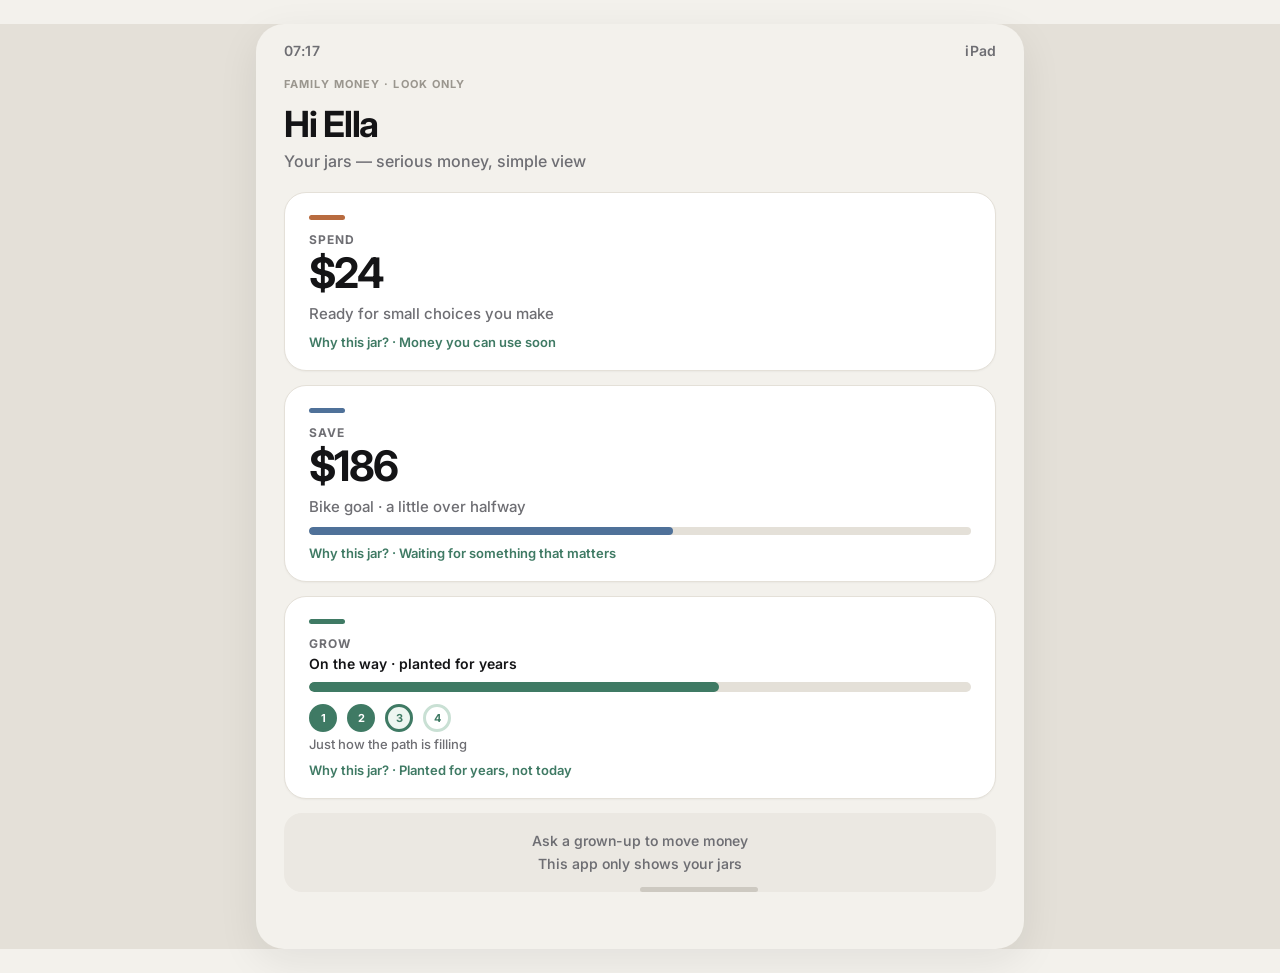
==== ella/index.html @ dfe7f3a9 "Add separate Ella and Luca Family Money pages. Each bookmark shows only that child's jars, with samp" ====
<!DOCTYPE html>
<html lang="en">
<head>
  <meta charset="utf-8" />
  <meta name="viewport" content="width=device-width, initial-scale=1, viewport-fit=cover" />
  <meta name="apple-mobile-web-app-capable" content="yes" />
  <meta name="apple-mobile-web-app-status-bar-style" content="default" />
  <meta name="apple-mobile-web-app-title" content="Ella" />
  <meta name="theme-color" content="#F3F1EC" />
  <title>Ella · Family Money</title>
  <link rel="stylesheet" href="../styles.css" />
</head>
<body>
  <div id="app"></div>
  <script id="kid-data" type="application/json">
{
  "name": "Ella",
  "spend": {
    "balance": 24,
    "blurb": "Ready for small choices you make",
    "why": "Money you can use soon",
    "tip": "Spend is for things you choose soon — still look first, then ask a grown-up to move money.",
    "whyBody": [
      "This jar is for near-term choices.",
      "A grown-up moves money when you’re ready."
    ],
    "month": [
      { "text": "− $12 · Book at the fair", "mute": false },
      { "text": "+ $10 · From Save (grown-up)", "mute": false },
      { "text": "Still ready for small choices", "mute": true }
    ],
    "monthStory": {
      "in": { "amount": 10, "blurb": "From chores share" },
      "outLabel": "Used from Spend",
      "out": { "amount": 12, "blurb": "A book at the fair" },
      "note": "Spend is for soon. Ask a grown-up before anything moves.",
      "tip": "Watching what came in helps you see patterns — not to worry, just to notice."
    }
  },
  "save": {
    "balance": 186,
    "goalLabel": "Bike",
    "goalCurrent": 186,
    "goalTarget": 340,
    "blurbHome": "Bike goal · a little over halfway",
    "blurbDetail": "Bike · about halfway there",
    "why": "Waiting for something that matters",
    "tip": "Saving is choosing “later” on purpose — so the bike (or whatever you pick) can wait for you.",
    "whyBody": [
      "This jar does not buy things today.",
      "It holds money for a goal you care about."
    ],
    "month": [
      { "text": "+ $20 · Birthday from Grandma", "mute": false },
      { "text": "+ $8 · Chores", "mute": false },
      { "text": "Nothing left this jar this month", "mute": true }
    ],
    "monthStory": {
      "in": { "amount": 48, "blurb": "Gifts and chores" },
      "outLabel": "Went to Spend",
      "out": { "amount": 12, "blurb": "A book at the fair" },
      "note": "Most new money went to Save and Grow. Steady is a good story.",
      "tip": "Watching what came in helps you see patterns — not to worry, just to notice."
    }
  },
  "grow": {
    "pathPct": 62,
    "rings": ["on", "on", "mid", ""],
    "label": "On the way · planted for years",
    "sub": "Just how the path is filling",
    "why": "Planted for years, not today",
    "tip": "Grow money is meant to sit a long time so it can get stronger. We show the path, not a big dollar total.",
    "college": { "pct": 70, "rings": ["on", "on", "mid", ""], "sub": "Growing for college", "path": "Path filling" },
    "later": { "pct": 38, "rings": ["on", "mid", "", ""], "sub": "Getting ready for grown-up you", "path": "On the way" }
  }
}
  </script>
  <script src="../app.js"></script>
</body>
</html>
---- styles.css ----
@import url("https://fonts.googleapis.com/css2?family=Inter:opsz,wght@14..32,400;14..32,500;14..32,600;14..32,700&display=swap");

* { box-sizing: border-box; margin: 0; padding: 0; }
html, body {
  min-height: 100%;
  font-family: Inter, -apple-system, BlinkMacSystemFont, "Segoe UI", sans-serif;
  background: #F3F1EC;
  color: #141416;
  -webkit-font-smoothing: antialiased;
  -webkit-tap-highlight-color: transparent;
}
body { padding: env(safe-area-inset-top) env(safe-area-inset-right) env(safe-area-inset-bottom) env(safe-area-inset-left); }
.phone {
  width: 100%;
  max-width: 768px;
  min-height: 100dvh;
  margin: 0 auto;
  padding: 18px 28px 36px;
  display: flex;
  flex-direction: column;
  position: relative;
}
.status {
  display: flex; justify-content: space-between; align-items: center;
  font-size: 14px; font-weight: 600; color: #6E6E73;
  margin-bottom: 18px; letter-spacing: 0.01em;
}
.chips { display: flex; gap: 10px; margin-bottom: 18px; flex-wrap: wrap; }
.chip {
  min-height: 44px; padding: 0 18px; border-radius: 999px;
  border: 1px solid #D9D5CE; background: #fff;
  font-size: 14px; font-weight: 600; color: #141416;
  display: inline-flex; align-items: center; justify-content: center;
  cursor: pointer; font-family: inherit;
}
.chip.on { background: #141416; border-color: #141416; color: #F3F1EC; }
.chip.static { cursor: default; }
.chip.soft {
  background: #EEF6F1; border-color: #C9E0D4; color: #2F6B54;
  font-weight: 550; font-size: 13px;
}
.chip.soft.on { background: #2F6B54; border-color: #2F6B54; color: #F7FAF8; }
h1 {
  font-size: clamp(28px, 4.5vw, 36px); font-weight: 700; letter-spacing: -0.035em;
  line-height: 1.1; margin-bottom: 6px;
}
.sub {
  font-size: 16px; font-weight: 500; color: #6E6E73;
  margin-bottom: 20px; line-height: 1.35;
}
.card {
  background: #fff;
  border: 1px solid #E4E0D8;
  border-radius: 22px;
  padding: 22px 24px 20px;
  box-shadow: 0 1px 2px rgba(20,20,22,0.04);
  margin-bottom: 14px;
}
.card.tap { cursor: pointer; transition: transform 0.12s ease, box-shadow 0.12s ease; }
.card.tap:active { transform: scale(0.985); }
.card.soft { background: #EBE8E2; border-color: transparent; box-shadow: none; }
.card.tip {
  background: #F7FAF8;
  border-color: #D5E6DC;
  padding: 14px 18px;
  margin-bottom: 14px;
}
.tick { width: 36px; height: 5px; border-radius: 3px; margin-bottom: 12px; }
.tick.spend { background: #B86B3F; }
.tick.save { background: #4F7199; }
.tick.grow { background: #3F7A64; }
.jar-name {
  font-size: 12px; font-weight: 700; letter-spacing: 0.08em;
  text-transform: uppercase; color: #6E6E73; margin-bottom: 4px;
}
.amount {
  font-size: clamp(36px, 6vw, 42px); font-weight: 700; letter-spacing: -0.04em;
  line-height: 1.05; margin-bottom: 8px;
}
.amount.lg { font-size: clamp(48px, 8vw, 56px); }
.blurb { font-size: 15px; font-weight: 500; color: #6E6E73; line-height: 1.4; }
.tip-line {
  font-size: 14px; font-weight: 550; color: #2F6B54; line-height: 1.4;
}
.tip-line span { color: #6E6E73; font-weight: 500; }
.footer-note {
  margin-top: auto; background: #EBE8E2; border-radius: 18px;
  padding: 18px 20px; text-align: center;
}
.footer-note p {
  font-size: 14px; font-weight: 550; color: #6E6E73; line-height: 1.4;
}
.footer-note p + p { margin-top: 3px; }
.back {
  font-size: 15px; font-weight: 600; color: #6E6E73; margin-bottom: 20px;
  background: none; border: none; cursor: pointer; font-family: inherit;
  padding: 8px 0; min-height: 44px; text-align: left;
}
.home-bar {
  position: sticky; left: 50%; bottom: 8px; align-self: center;
  width: 118px; height: 5px; border-radius: 3px; background: #CDC9C1;
  margin-top: 16px; flex-shrink: 0;
}
.row {
  display: flex; justify-content: space-between; align-items: center;
  padding: 16px 0; border-top: 1px solid #EEEAE3;
  font-size: 16px; font-weight: 600;
}
.row:first-of-type { border-top: none; padding-top: 4px; }
.row .mute { color: #6E6E73; font-weight: 500; font-size: 14px; }
.section-label {
  font-size: 12px; font-weight: 700; letter-spacing: 0.08em;
  text-transform: uppercase; color: #6E6E73; margin: 20px 0 10px;
}
.top-row {
  display: flex; justify-content: space-between; align-items: center; margin-bottom: 6px;
}
.progress-track {
  height: 10px; border-radius: 999px; background: #E4E0D8; overflow: hidden; margin: 10px 0 6px;
}
.progress-fill {
  height: 100%; border-radius: 999px; background: #3F7A64;
}
.progress-fill.later { background: #5A9A82; }
.progress-fill.college { background: #3F7A64; }
.milestone-row {
  display: flex; gap: 10px; margin: 12px 0 4px;
}
.ring {
  width: 28px; height: 28px; border-radius: 50%;
  border: 3px solid #C9E0D4; background: #fff;
  display: flex; align-items: center; justify-content: center;
  font-size: 11px; font-weight: 700; color: #3F7A64;
}
.ring.on { background: #3F7A64; border-color: #3F7A64; color: #fff; }
.ring.mid { border-color: #3F7A64; background: #EEF6F1; }
.progress-label {
  font-size: 14px; font-weight: 600; color: #141416; margin-top: 2px;
}
.progress-sub { font-size: 13px; font-weight: 500; color: #6E6E73; }
.goal-bar {
  height: 8px; border-radius: 999px; background: #E4E0D8; overflow: hidden; margin-top: 10px;
}
.goal-fill { height: 100%; background: #4F7199; border-radius: 999px; }
.why {
  display: inline-flex; align-items: center; gap: 6px;
  margin-top: 10px; font-size: 13px; font-weight: 600; color: #3F7A64;
}
.brand {
  font-size: 11px; font-weight: 700; letter-spacing: 0.1em;
  text-transform: uppercase; color: #9A968E; margin-bottom: 14px;
}
button.card {
  text-align: left; width: 100%; font-family: inherit; color: inherit;
}
@media (min-width: 769px) {
  body { background: #E4E0D8; }
  .phone {
    margin-top: 24px; margin-bottom: 24px;
    min-height: calc(100dvh - 48px);
    border-radius: 28px;
    background: #F3F1EC;
    box-shadow: 0 12px 40px rgba(20,20,22,0.08);
  }
}
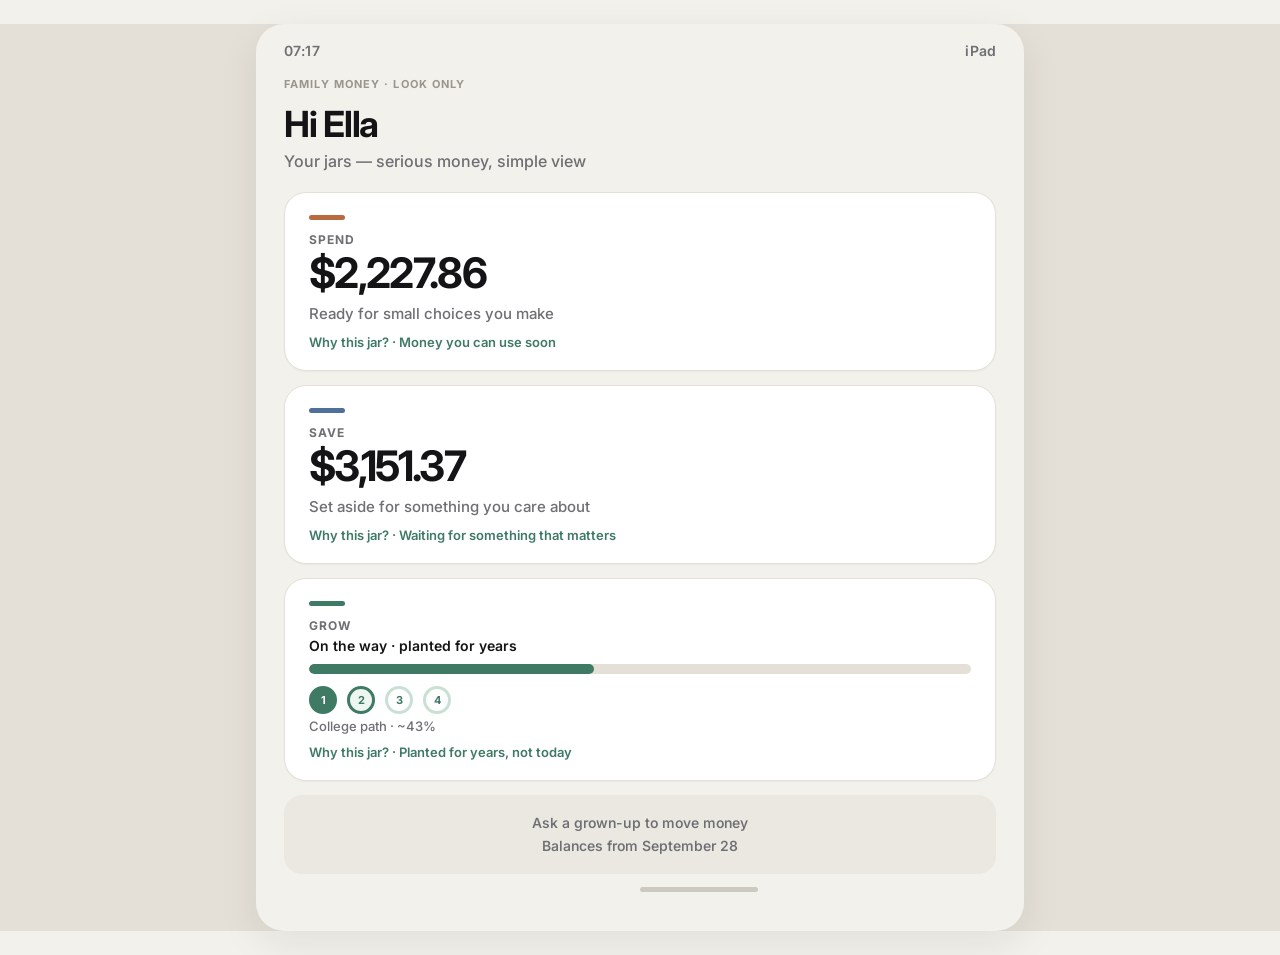
==== commit e61a2da8: "Show September 28 Monarch balances on each kid page. Spend and Save use the live cents. College stay" ====
--- a/ella/index.html
+++ b/ella/index.html
@@ -16,62 +16,44 @@
 {
   "name": "Ella",
   "spend": {
-    "balance": 24,
+    "balance": 2227.86,
     "blurb": "Ready for small choices you make",
     "why": "Money you can use soon",
     "tip": "Spend is for things you choose soon — still look first, then ask a grown-up to move money.",
     "whyBody": [
       "This jar is for near-term choices.",
       "A grown-up moves money when you’re ready."
-    ],
-    "month": [
-      { "text": "− $12 · Book at the fair", "mute": false },
-      { "text": "+ $10 · From Save (grown-up)", "mute": false },
-      { "text": "Still ready for small choices", "mute": true }
-    ],
-    "monthStory": {
-      "in": { "amount": 10, "blurb": "From chores share" },
-      "outLabel": "Used from Spend",
-      "out": { "amount": 12, "blurb": "A book at the fair" },
-      "note": "Spend is for soon. Ask a grown-up before anything moves.",
-      "tip": "Watching what came in helps you see patterns — not to worry, just to notice."
-    }
+    ]
   },
   "save": {
-    "balance": 186,
-    "goalLabel": "Bike",
-    "goalCurrent": 186,
-    "goalTarget": 340,
-    "blurbHome": "Bike goal · a little over halfway",
-    "blurbDetail": "Bike · about halfway there",
+    "balance": 3151.37,
+    "blurbHome": "Set aside for something you care about",
+    "blurbDetail": "Waiting for something that matters",
     "why": "Waiting for something that matters",
-    "tip": "Saving is choosing “later” on purpose — so the bike (or whatever you pick) can wait for you.",
+    "tip": "Saving is choosing “later” on purpose — so a goal you care about can wait for you.",
     "whyBody": [
       "This jar does not buy things today.",
       "It holds money for a goal you care about."
-    ],
-    "month": [
-      { "text": "+ $20 · Birthday from Grandma", "mute": false },
-      { "text": "+ $8 · Chores", "mute": false },
-      { "text": "Nothing left this jar this month", "mute": true }
-    ],
-    "monthStory": {
-      "in": { "amount": 48, "blurb": "Gifts and chores" },
-      "outLabel": "Went to Spend",
-      "out": { "amount": 12, "blurb": "A book at the fair" },
-      "note": "Most new money went to Save and Grow. Steady is a good story.",
-      "tip": "Watching what came in helps you see patterns — not to worry, just to notice."
-    }
+    ]
   },
   "grow": {
-    "pathPct": 62,
-    "rings": ["on", "on", "mid", ""],
+    "pathPct": 43,
+    "rings": ["on", "mid", "", ""],
     "label": "On the way · planted for years",
-    "sub": "Just how the path is filling",
+    "sub": "College path · ~43%",
     "why": "Planted for years, not today",
     "tip": "Grow money is meant to sit a long time so it can get stronger. We show the path, not a big dollar total.",
-    "college": { "pct": 70, "rings": ["on", "on", "mid", ""], "sub": "Growing for college", "path": "Path filling" },
-    "later": { "pct": 38, "rings": ["on", "mid", "", ""], "sub": "Getting ready for grown-up you", "path": "On the way" }
+    "college": {
+      "pct": 43,
+      "rings": ["on", "mid", "", ""],
+      "sub": "Growing for college",
+      "path": "on the way"
+    },
+    "later": {
+      "rings": ["mid", "", "", ""],
+      "sub": "Getting ready for grown-up you",
+      "path": "On the way"
+    }
   }
 }
   </script>
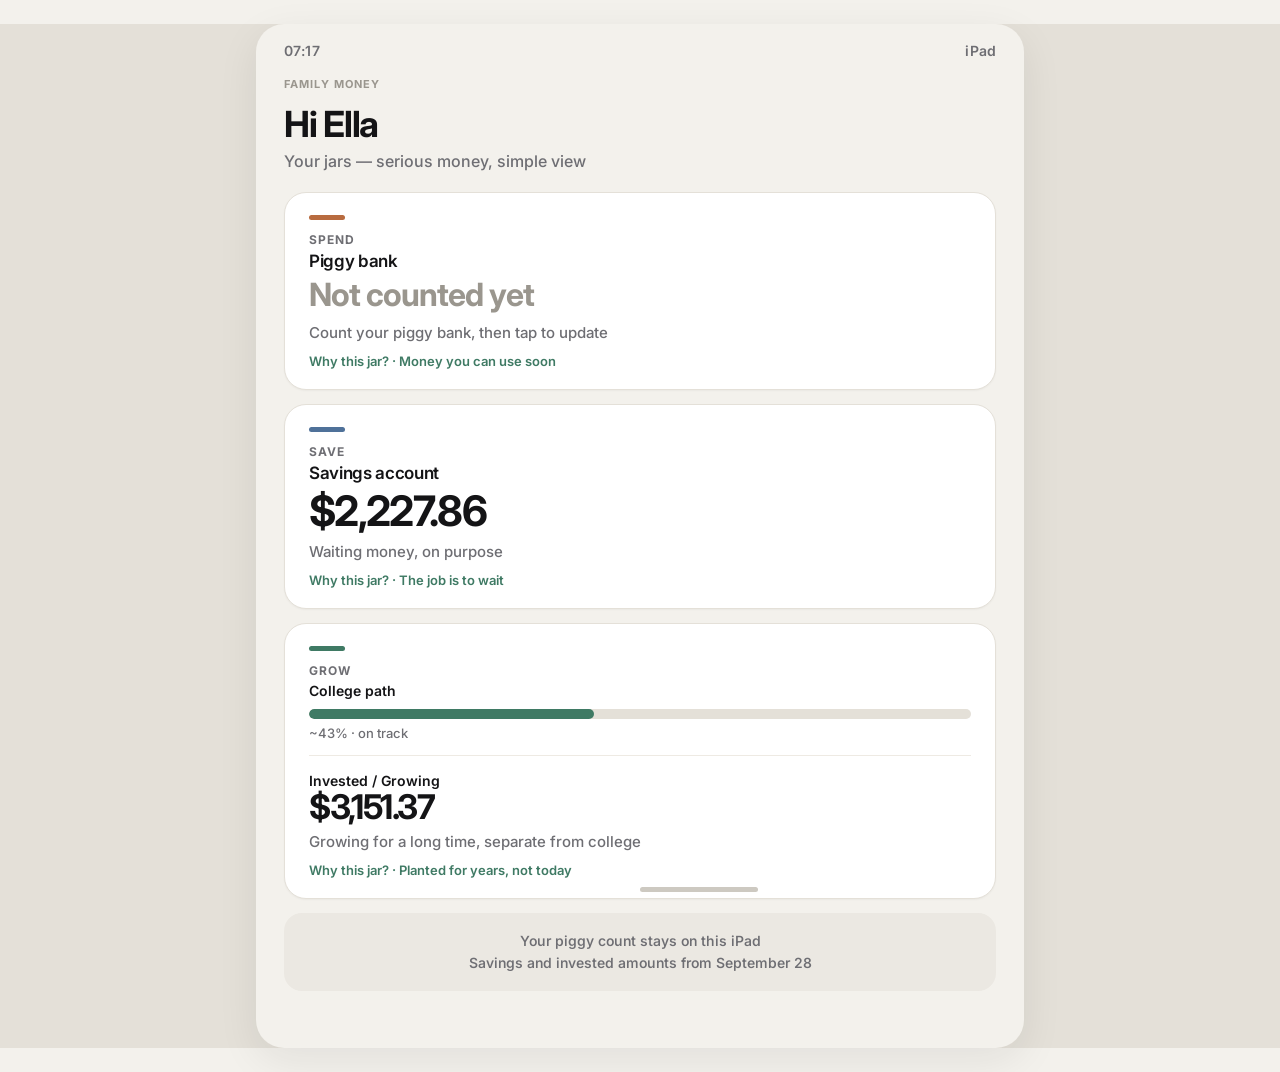
==== commit 480f20eb: "Let kids count a piggy bank and move brokerage into Grow. Spend is cash at home, saved per child on " ====
--- a/ella/index.html
+++ b/ella/index.html
@@ -14,45 +14,46 @@
   <div id="app"></div>
   <script id="kid-data" type="application/json">
 {
+  "id": "ella",
   "name": "Ella",
   "spend": {
-    "balance": 2227.86,
-    "blurb": "Ready for small choices you make",
+    "blurb": "Cash at home, for soon",
+    "emptyHint": "Count your piggy bank, then tap to update",
+    "prompt": "How much is in your piggy?",
     "why": "Money you can use soon",
-    "tip": "Spend is for things you choose soon — still look first, then ask a grown-up to move money.",
+    "tip": "Your piggy bank is for money you use soon. Count the cash, then update the total.",
     "whyBody": [
-      "This jar is for near-term choices.",
-      "A grown-up moves money when you’re ready."
+      "This is cash you keep at home.",
+      "You count it. It’s for choices you make soon."
     ]
   },
   "save": {
-    "balance": 3151.37,
-    "blurbHome": "Set aside for something you care about",
-    "blurbDetail": "Waiting for something that matters",
-    "why": "Waiting for something that matters",
-    "tip": "Saving is choosing “later” on purpose — so a goal you care about can wait for you.",
+    "balance": 2227.86,
+    "blurbHome": "Waiting money, on purpose",
+    "blurbDetail": "Your savings account holds money that waits",
+    "why": "The job is to wait",
+    "tip": "Your savings account’s job is to wait. Waiting isn’t a punishment — this money sits until later.",
     "whyBody": [
-      "This jar does not buy things today.",
-      "It holds money for a goal you care about."
+      "This number is your savings account. You can trust it.",
+      "It does not buy things today."
     ]
   },
   "grow": {
-    "pathPct": 43,
-    "rings": ["on", "mid", "", ""],
-    "label": "On the way · planted for years",
-    "sub": "College path · ~43%",
     "why": "Planted for years, not today",
-    "tip": "Grow money is meant to sit a long time so it can get stronger. We show the path, not a big dollar total.",
+    "tip": "Invested money and college both grow for a long time. Grown-ups help with college. Trust the path — this isn’t a contest.",
+    "whyBody": [
+      "This jar is for long grow, not today.",
+      "You watch the college path and the invested money. Grown-ups help with college."
+    ],
+    "brokerage": {
+      "balance": 3151.37,
+      "blurb": "Growing for a long time, separate from college"
+    },
     "college": {
       "pct": 43,
       "rings": ["on", "mid", "", ""],
       "sub": "Growing for college",
-      "path": "on the way"
-    },
-    "later": {
-      "rings": ["mid", "", "", ""],
-      "sub": "Getting ready for grown-up you",
-      "path": "On the way"
+      "path": "on track"
     }
   }
 }
--- a/styles.css
+++ b/styles.css
@@ -78,6 +78,58 @@
   line-height: 1.05; margin-bottom: 8px;
 }
 .amount.lg { font-size: clamp(48px, 8vw, 56px); }
+.amount.mid { font-size: clamp(28px, 5vw, 34px); margin-bottom: 6px; }
+.amount-empty {
+  font-size: clamp(26px, 4.5vw, 32px); font-weight: 700; letter-spacing: -0.03em;
+  line-height: 1.15; color: #9A968E; margin-bottom: 8px;
+}
+.role {
+  font-size: 17px; font-weight: 600; letter-spacing: -0.02em;
+  color: #141416; margin-bottom: 6px;
+}
+.counted-hint {
+  font-size: 14px; font-weight: 500; color: #6E6E73; line-height: 1.35;
+}
+.counted-block { margin: -4px 0 14px; }
+.jar-split {
+  margin-top: 14px; padding-top: 14px; border-top: 1px solid #EEEAE3;
+}
+.piggy-card { padding-bottom: 16px; }
+.piggy-label {
+  display: block; font-size: 20px; font-weight: 700; letter-spacing: -0.02em;
+  margin-bottom: 4px;
+}
+.money-field {
+  display: flex; align-items: center; gap: 8px;
+  background: #F7F5F1; border: 1.5px solid #E4E0D8; border-radius: 18px;
+  padding: 6px 16px; margin: 12px 0 14px; min-height: 76px;
+}
+.money-field:focus-within {
+  border-color: #B86B3F; background: #fff;
+  box-shadow: 0 0 0 4px rgba(184, 107, 63, 0.16);
+}
+.money-field span {
+  font-size: 32px; font-weight: 700; color: #B86B3F; letter-spacing: -0.03em;
+}
+.money-field input {
+  flex: 1; width: 100%; border: none; background: transparent;
+  font: inherit; font-size: 36px; font-weight: 700; letter-spacing: -0.03em;
+  color: #141416; min-height: 60px; padding: 0;
+}
+.money-field input:focus { outline: none; }
+.money-field input::placeholder { color: #C4C0B8; font-weight: 600; }
+.piggy-save {
+  width: 100%; min-height: 60px; border: none; border-radius: 18px;
+  background: #B86B3F; color: #fff; font: inherit; font-size: 18px; font-weight: 700;
+  cursor: pointer; letter-spacing: -0.01em;
+}
+.piggy-save:focus-visible { outline: 3px solid #141416; outline-offset: 3px; }
+.piggy-save:active { transform: scale(0.985); }
+.piggy-error {
+  font-size: 15px; font-weight: 600; color: #9A4030; line-height: 1.35;
+  margin: -4px 0 12px;
+}
+.piggy-help { text-align: center; margin-top: 10px; }
 .blurb { font-size: 15px; font-weight: 500; color: #6E6E73; line-height: 1.4; }
 .tip-line {
   font-size: 14px; font-weight: 550; color: #2F6B54; line-height: 1.4;
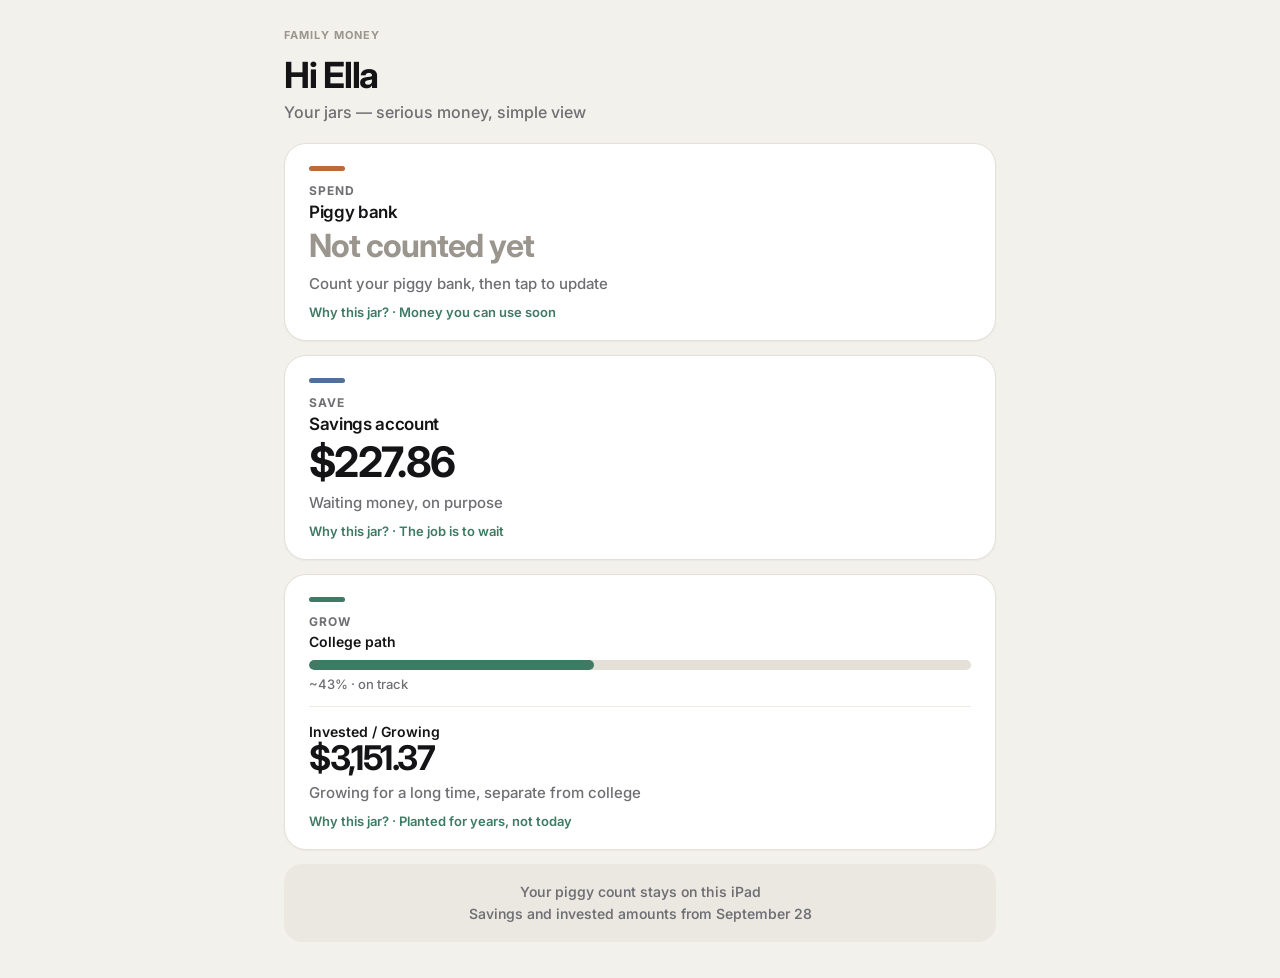
==== commit ef2166c5: "Update savings balances after the September 28 transfer. Ella’s savings account is $227.86 and Luca’" ====
--- a/ella/index.html
+++ b/ella/index.html
@@ -21,14 +21,14 @@
     "emptyHint": "Count your piggy bank, then tap to update",
     "prompt": "How much is in your piggy?",
     "why": "Money you can use soon",
-    "tip": "Your piggy bank is for money you use soon. Count the cash, then update the total.",
+    "tip": "Your piggy bank is for money you use soon. Count the cash, then slide if you want some of it to wait.",
     "whyBody": [
       "This is cash you keep at home.",
       "You count it. It’s for choices you make soon."
     ]
   },
   "save": {
-    "balance": 2227.86,
+    "balance": 227.86,
     "blurbHome": "Waiting money, on purpose",
     "blurbDetail": "Your savings account holds money that waits",
     "why": "The job is to wait",
--- a/styles.css
+++ b/styles.css
@@ -15,15 +15,10 @@
   max-width: 768px;
   min-height: 100dvh;
   margin: 0 auto;
-  padding: 18px 28px 36px;
+  padding: 28px 28px 36px;
   display: flex;
   flex-direction: column;
   position: relative;
-}
-.status {
-  display: flex; justify-content: space-between; align-items: center;
-  font-size: 14px; font-weight: 600; color: #6E6E73;
-  margin-bottom: 18px; letter-spacing: 0.01em;
 }
 .chips { display: flex; gap: 10px; margin-bottom: 18px; flex-wrap: wrap; }
 .chip {
@@ -130,6 +125,94 @@
   margin: -4px 0 12px;
 }
 .piggy-help { text-align: center; margin-top: 10px; }
+.split-readout {
+  display: grid; grid-template-columns: 1fr 1fr; gap: 12px; margin: 14px 0 6px;
+}
+.split-side {
+  background: #F7F5F1; border-radius: 16px; padding: 12px 14px 10px;
+}
+.split-amt {
+  font-size: clamp(28px, 5vw, 36px); font-weight: 700; letter-spacing: -0.04em;
+  line-height: 1.05; margin-bottom: 2px;
+}
+.split-amt.spend { color: #B86B3F; }
+.split-amt.save { color: #4F7199; }
+.split-slider {
+  position: relative; height: 56px; display: flex; align-items: center; margin: 4px 0 0;
+}
+.split-gauge {
+  position: absolute; left: 0; right: 0; top: 50%; transform: translateY(-50%);
+  height: 22px; border-radius: 999px; overflow: hidden; display: flex; pointer-events: none;
+}
+.split-gauge-spend, .split-gauge-save { flex: none; height: 100%; }
+.split-gauge-spend { background: #B86B3F; }
+.split-gauge-save { background: #4F7199; }
+.split-range {
+  -webkit-appearance: none; appearance: none;
+  position: relative; z-index: 1;
+  width: 100%; height: 56px; margin: 0; background: transparent;
+  touch-action: none; cursor: pointer;
+}
+.split-range:focus { outline: none; }
+.split-range:focus-visible { outline: 3px solid #141416; outline-offset: 4px; border-radius: 999px; }
+.split-range::-webkit-slider-runnable-track {
+  height: 22px; background: transparent; border: none;
+}
+.split-range::-webkit-slider-thumb {
+  -webkit-appearance: none; appearance: none;
+  width: 48px; height: 48px; margin-top: -13px; border-radius: 50%;
+  background: #fff; border: 3px solid #141416;
+  box-shadow: 0 2px 8px rgba(20, 20, 22, 0.18); cursor: grab;
+}
+.split-range::-moz-range-track {
+  height: 22px; background: transparent; border: none;
+}
+.split-range::-moz-range-thumb {
+  width: 48px; height: 48px; border-radius: 50%;
+  background: #fff; border: 3px solid #141416;
+  box-shadow: 0 2px 8px rgba(20, 20, 22, 0.18); cursor: grab;
+}
+.owed-ask { margin-top: 12px; }
+.owed-field span { color: #6E6E73; }
+.money-field.owed-field:focus-within {
+  border-color: #8A8175; box-shadow: 0 0 0 4px rgba(138, 129, 117, 0.18);
+}
+.owed-save, .owed-clear {
+  width: 100%; min-height: 56px; border-radius: 18px;
+  font: inherit; font-size: 18px; font-weight: 700; cursor: pointer; letter-spacing: -0.01em;
+}
+.owed-save {
+  border: none; background: #141416; color: #F3F1EC;
+}
+.owed-clear {
+  margin-top: 10px; border: 1.5px solid #D9D5CE; background: #fff; color: #141416;
+}
+.owed-save:focus-visible, .owed-clear:focus-visible { outline: 3px solid #141416; outline-offset: 3px; }
+.owed-save:active, .owed-clear:active { transform: scale(0.985); }
+.owed-ready { margin: 2px 0 8px; }
+.owed-home {
+  margin: 2px 0 8px; font-size: 16px; font-weight: 700; letter-spacing: -0.02em; color: #141416;
+}
+.split-ends {
+  display: flex; justify-content: space-between; gap: 12px;
+  font-size: 14px; font-weight: 600; color: #6E6E73; margin-top: 2px;
+}
+.split-ends span:first-child { color: #B86B3F; }
+.split-ends span:last-child { color: #4F7199; }
+.split-pair {
+  font-size: 16px; font-weight: 700; letter-spacing: -0.02em;
+  color: #141416; margin: 2px 0 8px;
+}
+.split-pair-live { text-align: center; font-size: 18px; margin: 12px 0 6px; }
+.split-mood { text-align: center; margin-bottom: 4px; }
+.intent-block { margin-top: 12px; }
+.intent-line {
+  display: flex; justify-content: space-between; align-items: baseline; gap: 12px;
+  background: #F4F7FA; border-radius: 14px; padding: 12px 14px;
+}
+.intent-label { font-size: 14px; font-weight: 700; color: #4F7199; }
+.intent-amt { font-size: 22px; font-weight: 700; letter-spacing: -0.03em; color: #141416; }
+.intent-block .counted-hint { margin-top: 8px; }
 .blurb { font-size: 15px; font-weight: 500; color: #6E6E73; line-height: 1.4; }
 .tip-line {
   font-size: 14px; font-weight: 550; color: #2F6B54; line-height: 1.4;
@@ -148,11 +231,6 @@
   background: none; border: none; cursor: pointer; font-family: inherit;
   padding: 8px 0; min-height: 44px; text-align: left;
 }
-.home-bar {
-  position: sticky; left: 50%; bottom: 8px; align-self: center;
-  width: 118px; height: 5px; border-radius: 3px; background: #CDC9C1;
-  margin-top: 16px; flex-shrink: 0;
-}
 .row {
   display: flex; justify-content: space-between; align-items: center;
   padding: 16px 0; border-top: 1px solid #EEEAE3;
@@ -205,13 +283,3 @@
 button.card {
   text-align: left; width: 100%; font-family: inherit; color: inherit;
 }
-@media (min-width: 769px) {
-  body { background: #E4E0D8; }
-  .phone {
-    margin-top: 24px; margin-bottom: 24px;
-    min-height: calc(100dvh - 48px);
-    border-radius: 28px;
-    background: #F3F1EC;
-    box-shadow: 0 12px 40px rgba(20,20,22,0.08);
-  }
-}
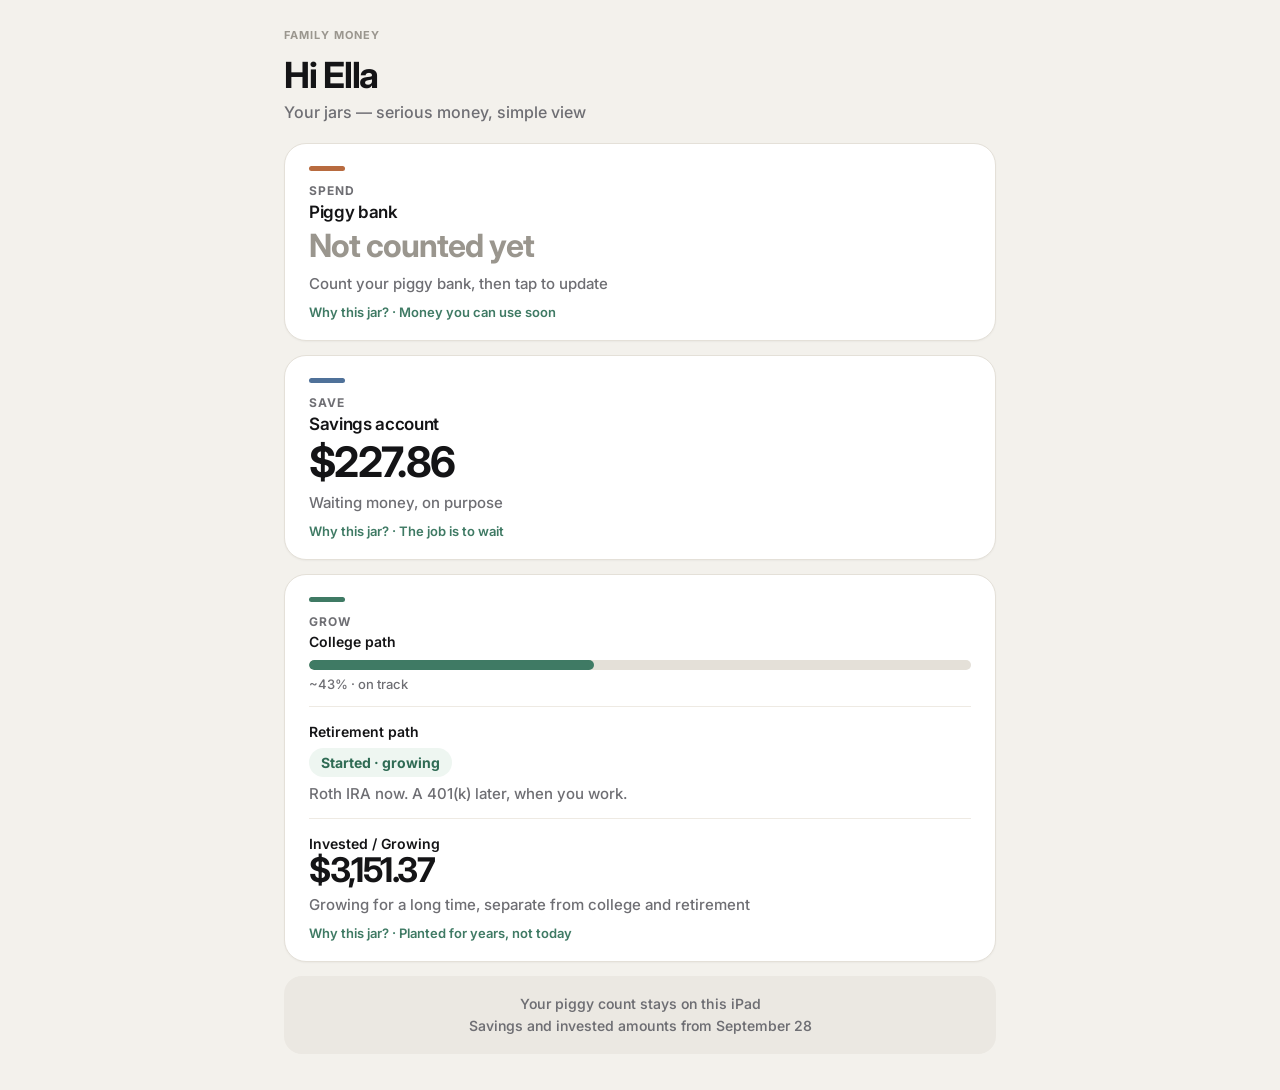
==== commit 450c3afa: "Show a retirement path inside Grow. College stays a percent, brokerage stays a dollar amount, and re" ====
--- a/ella/index.html
+++ b/ella/index.html
@@ -40,20 +40,27 @@
   },
   "grow": {
     "why": "Planted for years, not today",
-    "tip": "Invested money and college both grow for a long time. Grown-ups help with college. Trust the path — this isn’t a contest.",
+    "tip": "Long grow is college and retirement. Your Roth IRA is growing now. A 401(k) comes later, when you work. Grown-ups help. This isn’t a contest.",
     "whyBody": [
-      "This jar is for long grow, not today.",
-      "You watch the college path and the invested money. Grown-ups help with college."
+      "This jar is for a long time, not today.",
+      "College, invested money, and retirement all grow here. Grown-ups help."
     ],
     "brokerage": {
       "balance": 3151.37,
-      "blurb": "Growing for a long time, separate from college"
+      "blurb": "Growing for a long time, separate from college and retirement"
     },
     "college": {
       "pct": 43,
       "rings": ["on", "mid", "", ""],
       "sub": "Growing for college",
       "path": "on track"
+    },
+    "retirement": {
+      "label": "Retirement path",
+      "state": "Started · growing",
+      "sub": "Growing for when you’re older",
+      "home": "Roth IRA now. A 401(k) later, when you work.",
+      "blurb": "Your Roth IRA is growing now. A 401(k) is for later, when you have a job. Grown-ups help. You see the path, not a dollar total."
     }
   }
 }
--- a/styles.css
+++ b/styles.css
@@ -268,6 +268,12 @@
   font-size: 14px; font-weight: 600; color: #141416; margin-top: 2px;
 }
 .progress-sub { font-size: 13px; font-weight: 500; color: #6E6E73; }
+.grow-state {
+  display: inline-flex; align-items: center; margin: 8px 0 6px;
+  padding: 6px 12px; border-radius: 999px;
+  background: #EEF6F1; color: #2F6B54;
+  font-size: 14px; font-weight: 700;
+}
 .goal-bar {
   height: 8px; border-radius: 999px; background: #E4E0D8; overflow: hidden; margin-top: 10px;
 }
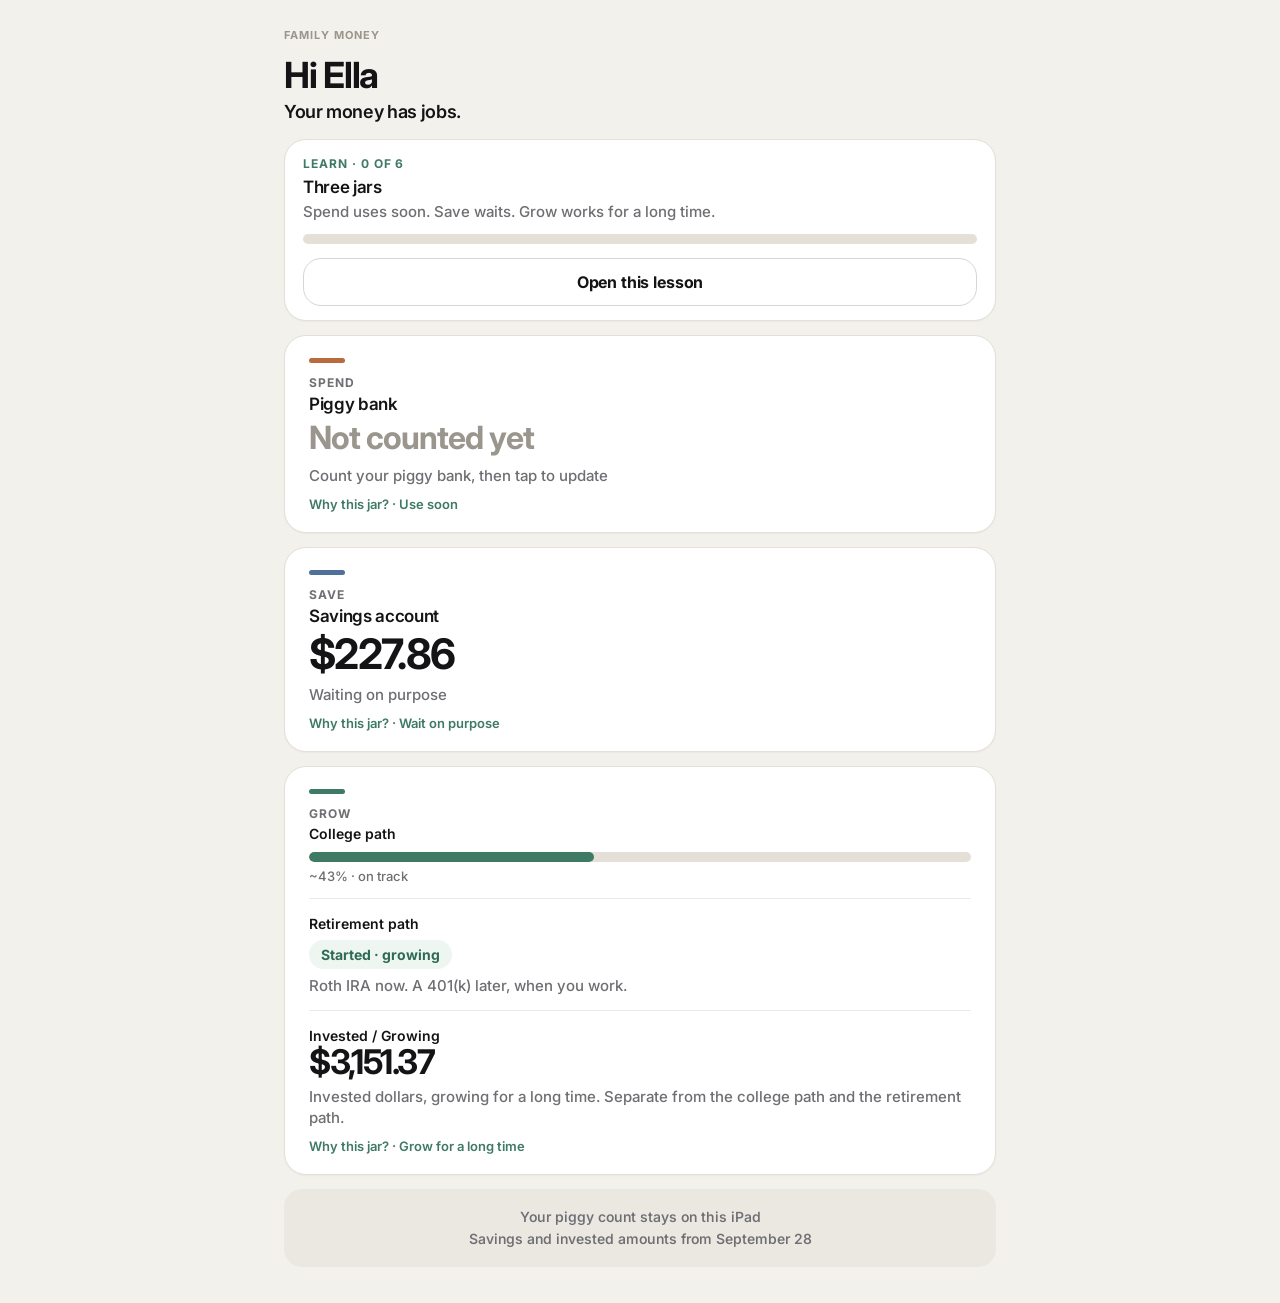
==== commit 87d2eb70: "Add a soft Phase 1 Learn path for Ella and Luca. One lesson unlocks at a time (L1–L6), with jar acti" ====
--- a/ella/index.html
+++ b/ella/index.html
@@ -20,34 +20,34 @@
     "blurb": "Cash at home, for soon",
     "emptyHint": "Count your piggy bank, then tap to update",
     "prompt": "How much is in your piggy?",
-    "why": "Money you can use soon",
-    "tip": "Your piggy bank is for money you use soon. Count the cash, then slide if you want some of it to wait.",
+    "why": "Use soon",
+    "tip": "Spend’s job is money you use soon — the cash in your piggy. Count it, then slide: brown is ready now, blue can wait. Waiting is a choice, not a punishment.",
     "whyBody": [
-      "This is cash you keep at home.",
-      "You count it. It’s for choices you make soon."
+      "This jar’s job is use soon. The number is the cash you counted at home.",
+      "It should match what you can hold. It is separate from your savings account."
     ]
   },
   "save": {
     "balance": 227.86,
-    "blurbHome": "Waiting money, on purpose",
-    "blurbDetail": "Your savings account holds money that waits",
-    "why": "The job is to wait",
-    "tip": "Your savings account’s job is to wait. Waiting isn’t a punishment — this money sits until later.",
+    "blurbHome": "Waiting on purpose",
+    "blurbDetail": "Your savings account — money that waits",
+    "why": "Wait on purpose",
+    "tip": "Save’s job is to wait for something you want later. Waiting isn’t a punishment. This number is your savings account — you can trust it. It does not buy things today.",
     "whyBody": [
-      "This number is your savings account. You can trust it.",
-      "It does not buy things today."
+      "This number is your savings account. It matches money that is waiting, not cash in your piggy.",
+      "It does not buy things today. A grown-up helps if the number should change."
     ]
   },
   "grow": {
-    "why": "Planted for years, not today",
-    "tip": "Long grow is college and retirement. Your Roth IRA is growing now. A 401(k) comes later, when you work. Grown-ups help. This isn’t a contest.",
+    "why": "Grow for a long time",
+    "tip": "Grow’s job is a long time, not today. College path is for school later — grown-ups help, and it is not only your job. Retirement path: your Roth IRA is growing now, and a 401(k) comes later, when you work. You see the paths, not those dollar totals.",
     "whyBody": [
-      "This jar is for a long time, not today.",
-      "College, invested money, and retirement all grow here. Grown-ups help."
+      "College path is for school later. Retirement path is for when you are much older. Grown-ups help with both.",
+      "We don’t compare this jar with friends or anyone else. Knowing the jobs is the idea."
     ],
     "brokerage": {
       "balance": 3151.37,
-      "blurb": "Growing for a long time, separate from college and retirement"
+      "blurb": "Invested dollars, growing for a long time. Separate from the college path and the retirement path."
     },
     "college": {
       "pct": 43,
@@ -60,7 +60,7 @@
       "state": "Started · growing",
       "sub": "Growing for when you’re older",
       "home": "Roth IRA now. A 401(k) later, when you work.",
-      "blurb": "Your Roth IRA is growing now. A 401(k) is for later, when you have a job. Grown-ups help. You see the path, not a dollar total."
+      "blurb": "Your Roth IRA is growing now. A 401(k) is for later, when you have a job. Grown-ups help. This line shows the path, never a dollar total."
     }
   }
 }
--- a/styles.css
+++ b/styles.css
@@ -138,15 +138,27 @@
 .split-amt.spend { color: #B86B3F; }
 .split-amt.save { color: #4F7199; }
 .split-slider {
+  --thumb: 48px;
+  --split: 1;
   position: relative; height: 56px; display: flex; align-items: center; margin: 4px 0 0;
 }
 .split-gauge {
   position: absolute; left: 0; right: 0; top: 50%; transform: translateY(-50%);
   height: 22px; border-radius: 999px; overflow: hidden; display: flex; pointer-events: none;
 }
-.split-gauge-spend, .split-gauge-save { flex: none; height: 100%; }
-.split-gauge-spend { background: #B86B3F; }
-.split-gauge-save { background: #4F7199; }
+.split-gauge-spend {
+  flex: none; height: 100%; background: #B86B3F;
+  width: calc(var(--thumb) / 2 + (100% - var(--thumb)) * var(--split));
+}
+.split-gauge-save { flex: 1 1 auto; height: 100%; background: #4F7199; }
+.split-knob {
+  position: absolute; z-index: 2; pointer-events: none;
+  width: var(--thumb); height: var(--thumb);
+  left: calc((100% - var(--thumb)) * var(--split));
+  top: 50%; transform: translateY(-50%);
+  border-radius: 50%; background: #fff; border: 3px solid #141416;
+  box-shadow: 0 2px 8px rgba(20, 20, 22, 0.18);
+}
 .split-range {
   -webkit-appearance: none; appearance: none;
   position: relative; z-index: 1;
@@ -161,16 +173,14 @@
 .split-range::-webkit-slider-thumb {
   -webkit-appearance: none; appearance: none;
   width: 48px; height: 48px; margin-top: -13px; border-radius: 50%;
-  background: #fff; border: 3px solid #141416;
-  box-shadow: 0 2px 8px rgba(20, 20, 22, 0.18); cursor: grab;
+  background: transparent; border: none; box-shadow: none; cursor: grab;
 }
 .split-range::-moz-range-track {
   height: 22px; background: transparent; border: none;
 }
 .split-range::-moz-range-thumb {
   width: 48px; height: 48px; border-radius: 50%;
-  background: #fff; border: 3px solid #141416;
-  box-shadow: 0 2px 8px rgba(20, 20, 22, 0.18); cursor: grab;
+  background: transparent; border: none; box-shadow: none; cursor: grab;
 }
 .owed-ask { margin-top: 12px; }
 .owed-field span { color: #6E6E73; }
@@ -289,3 +299,76 @@
 button.card {
   text-align: left; width: 100%; font-family: inherit; color: inherit;
 }
+.jobs-line {
+  font-size: 18px; font-weight: 600; letter-spacing: -0.02em;
+  color: #141416; margin: -2px 0 16px; line-height: 1.3;
+}
+.learn-kicker {
+  font-size: 12px; font-weight: 700; letter-spacing: 0.08em;
+  text-transform: uppercase; color: #3F7A64; margin-bottom: 6px;
+}
+.learn-card { padding: 16px 18px 14px; }
+.learn-card .role { margin-bottom: 4px; }
+.learn-card .progress-track { margin: 12px 0 4px; }
+.learn-card .learn-done { min-height: 48px; font-size: 16px; margin-top: 12px; }
+.activity-kicker {
+  font-size: 12px; font-weight: 700; letter-spacing: 0.08em;
+  text-transform: uppercase; color: #6E6E73; margin-bottom: 8px;
+}
+.learn-done {
+  width: 100%; min-height: 56px; margin-top: 8px;
+  border: none; border-radius: 18px; background: #141416; color: #F3F1EC;
+  font: inherit; font-size: 18px; font-weight: 700; cursor: pointer;
+  letter-spacing: -0.01em;
+}
+.learn-done:focus-visible { outline: 3px solid #141416; outline-offset: 3px; }
+.learn-done:active { transform: scale(0.985); }
+.learn-done.secondary {
+  background: #fff; color: #141416; border: 1.5px solid #D9D5CE; margin-top: 10px;
+}
+.line-input {
+  display: block; width: 100%; min-height: 56px; margin: 10px 0 12px;
+  border: 1.5px solid #E4E0D8; border-radius: 16px; background: #F7F5F1;
+  padding: 12px 16px; font: inherit; font-size: 18px; font-weight: 600;
+  color: #141416;
+}
+.line-input:focus {
+  outline: none; border-color: #4F7199; background: #fff;
+  box-shadow: 0 0 0 4px rgba(79, 113, 153, 0.16);
+}
+.sort-row {
+  display: flex; justify-content: space-between; gap: 12px; align-items: baseline;
+  padding: 10px 0; border-top: 1px solid #EEEAE3;
+  font-size: 15px; font-weight: 600; line-height: 1.35;
+}
+.sort-row:first-of-type { border-top: none; padding-top: 0; }
+.sort-jar {
+  flex: none; font-size: 12px; font-weight: 700; letter-spacing: 0.06em;
+  text-transform: uppercase;
+}
+.sort-jar.spend { color: #B86B3F; }
+.sort-jar.save { color: #4F7199; }
+.sort-jar.grow { color: #3F7A64; }
+.sort-copy { text-align: right; }
+.sort-yes {
+  display: block; margin-top: 2px;
+  font-size: 13px; font-weight: 600; color: #2F6B54;
+}
+.line-input::placeholder { color: #C4C0B8; font-weight: 600; }
+.sort-note {
+  font-size: 15px; font-weight: 600; color: #6E6E73; line-height: 1.4; margin-top: 8px;
+}
+.sort-note.ok { color: #2F6B54; }
+.text-btn {
+  display: inline-flex; align-items: center;
+  background: none; border: none; color: #6E6E73;
+  font: inherit; font-size: 15px; font-weight: 600;
+  min-height: 44px; cursor: pointer; padding: 8px 0; margin-top: 4px;
+}
+.text-btn:focus-visible { outline: 3px solid #141416; outline-offset: 3px; }
+.notice-list { display: flex; flex-direction: column; gap: 8px; }
+.chip.block {
+  width: 100%; border-radius: 16px; justify-content: flex-start;
+  white-space: normal; text-align: left; height: auto;
+  min-height: 48px; padding: 12px 16px;
+}
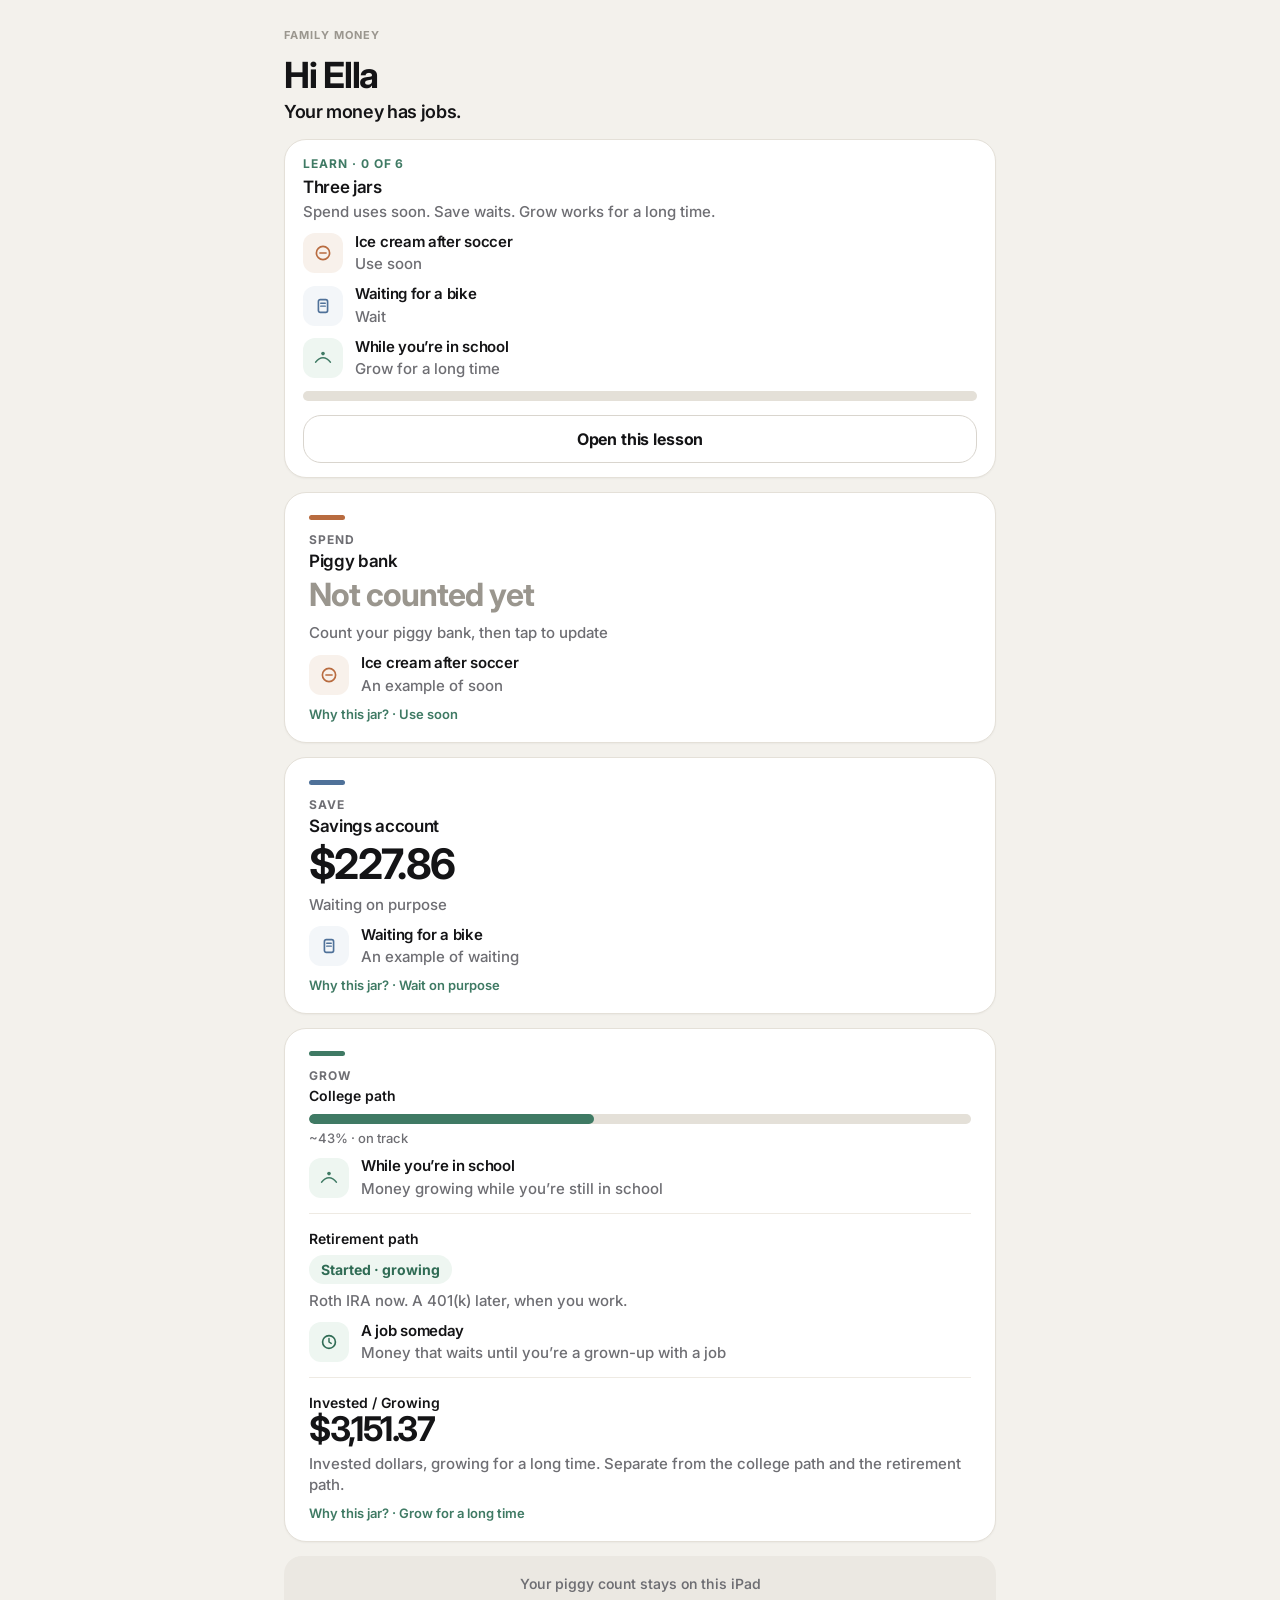
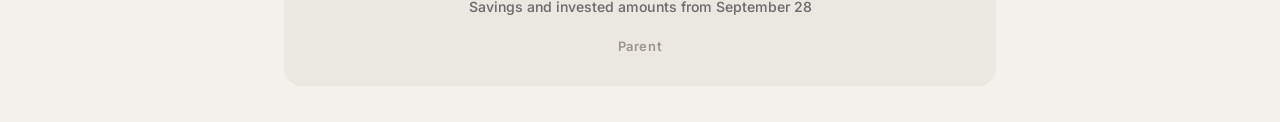
==== commit 8fcd7f2b: "Add speakable examples to each Phase 1 lesson and jar. Ice cream, a bike, school later, and a job so" ====
--- a/ella/index.html
+++ b/ella/index.html
@@ -21,7 +21,7 @@
     "emptyHint": "Count your piggy bank, then tap to update",
     "prompt": "How much is in your piggy?",
     "why": "Use soon",
-    "tip": "Spend’s job is money you use soon — the cash in your piggy. Count it, then slide: brown is ready now, blue can wait. Waiting is a choice, not a punishment.",
+    "tip": "Spend’s job is money you use soon — the cash in your piggy. Picture ice cream after soccer. Count it, then slide: brown is ready now, blue can wait for something like a bike. Waiting is a choice, not a punishment.",
     "whyBody": [
       "This jar’s job is use soon. The number is the cash you counted at home.",
       "It should match what you can hold. It is separate from your savings account."
@@ -32,7 +32,7 @@
     "blurbHome": "Waiting on purpose",
     "blurbDetail": "Your savings account — money that waits",
     "why": "Wait on purpose",
-    "tip": "Save’s job is to wait for something you want later. Waiting isn’t a punishment. This number is your savings account — you can trust it. It does not buy things today.",
+    "tip": "Save’s job is to wait for something you want later, like a bike. Waiting isn’t a punishment. This number is your savings account — you can trust it. It does not buy things today.",
     "whyBody": [
       "This number is your savings account. It matches money that is waiting, not cash in your piggy.",
       "It does not buy things today. A grown-up helps if the number should change."
@@ -40,7 +40,7 @@
   },
   "grow": {
     "why": "Grow for a long time",
-    "tip": "Grow’s job is a long time, not today. College path is for school later — grown-ups help, and it is not only your job. Retirement path: your Roth IRA is growing now, and a 401(k) comes later, when you work. You see the paths, not those dollar totals.",
+    "tip": "Grow’s job is a long time, not today. College path: money growing while you’re still in school. Grown-ups help, and it is not only your job. Retirement path: money that waits until you’re a grown-up with a job. Your Roth IRA is growing now, and a 401(k) comes later, when you work. You see the paths, not those dollar totals.",
     "whyBody": [
       "College path is for school later. Retirement path is for when you are much older. Grown-ups help with both.",
       "We don’t compare this jar with friends or anyone else. Knowing the jobs is the idea."
--- a/styles.css
+++ b/styles.css
@@ -372,3 +372,50 @@
   white-space: normal; text-align: left; height: auto;
   min-height: 48px; padding: 12px 16px;
 }
+.mark {
+  width: 40px; height: 40px; border-radius: 12px; flex: none;
+  display: inline-flex; align-items: center; justify-content: center;
+}
+.mark.spend { color: #B86B3F; background: #F8F1EB; }
+.mark.save { color: #4F7199; background: #F3F6F9; }
+.mark.college { color: #3F7A64; background: #EEF6F1; }
+.mark.retire { color: #2F6B54; background: #EEF6F1; }
+.mark.notice { color: #6E6E73; background: #F3F1EC; }
+.mark.yours { color: #141416; background: #F3F1EC; }
+.scene { display: flex; align-items: center; gap: 12px; margin-top: 10px; }
+.scene-title { font-size: 15px; font-weight: 600; letter-spacing: -0.02em; line-height: 1.3; }
+.scene .blurb, .scene-btn .blurb { display: block; margin-top: 2px; }
+.scene-btn {
+  width: 100%; display: flex; align-items: center; gap: 12px;
+  text-align: left; margin-top: 8px; padding: 12px 14px;
+  border-radius: 16px; border: 1.5px solid #E4E0D8; background: #fff;
+  font: inherit; color: inherit; cursor: pointer; min-height: 64px;
+}
+.scene-btn.on { border-color: #3F7A64; background: #F7FAF8; }
+.scene-btn:focus-visible { outline: 3px solid #141416; outline-offset: 3px; }
+.pretend {
+  display: inline-flex; margin: 4px 0; padding: 3px 8px; border-radius: 999px;
+  background: #F3F1EC; color: #6E6E73; font-size: 12px; font-weight: 700;
+  letter-spacing: 0.04em;
+}
+.example-tag {
+  display: block; margin-top: 4px; font-size: 13px; font-weight: 600; color: #6E6E73;
+}
+.parent-entry {
+  display: inline-flex; align-items: center; justify-content: center;
+  margin-top: 8px; min-height: 44px; padding: 0 12px;
+  background: none; border: none; color: #9A968E;
+  font: inherit; font-size: 13px; font-weight: 600; letter-spacing: 0.04em;
+  cursor: pointer;
+}
+.parent-entry:focus-visible { outline: 3px solid #141416; outline-offset: 3px; }
+.parent-code {
+  text-align: center; font-size: 32px; letter-spacing: 0.28em; font-weight: 700;
+}
+.parent-lesson {
+  display: flex; justify-content: space-between; align-items: flex-start; gap: 12px;
+  padding: 12px 0; border-top: 1px solid #EEEAE3;
+}
+.parent-lesson:first-child { border-top: none; padding-top: 0; }
+.parent-lesson .role { font-size: 16px; margin-bottom: 2px; }
+.parent-lesson .progress-sub { flex: none; padding-top: 2px; }
